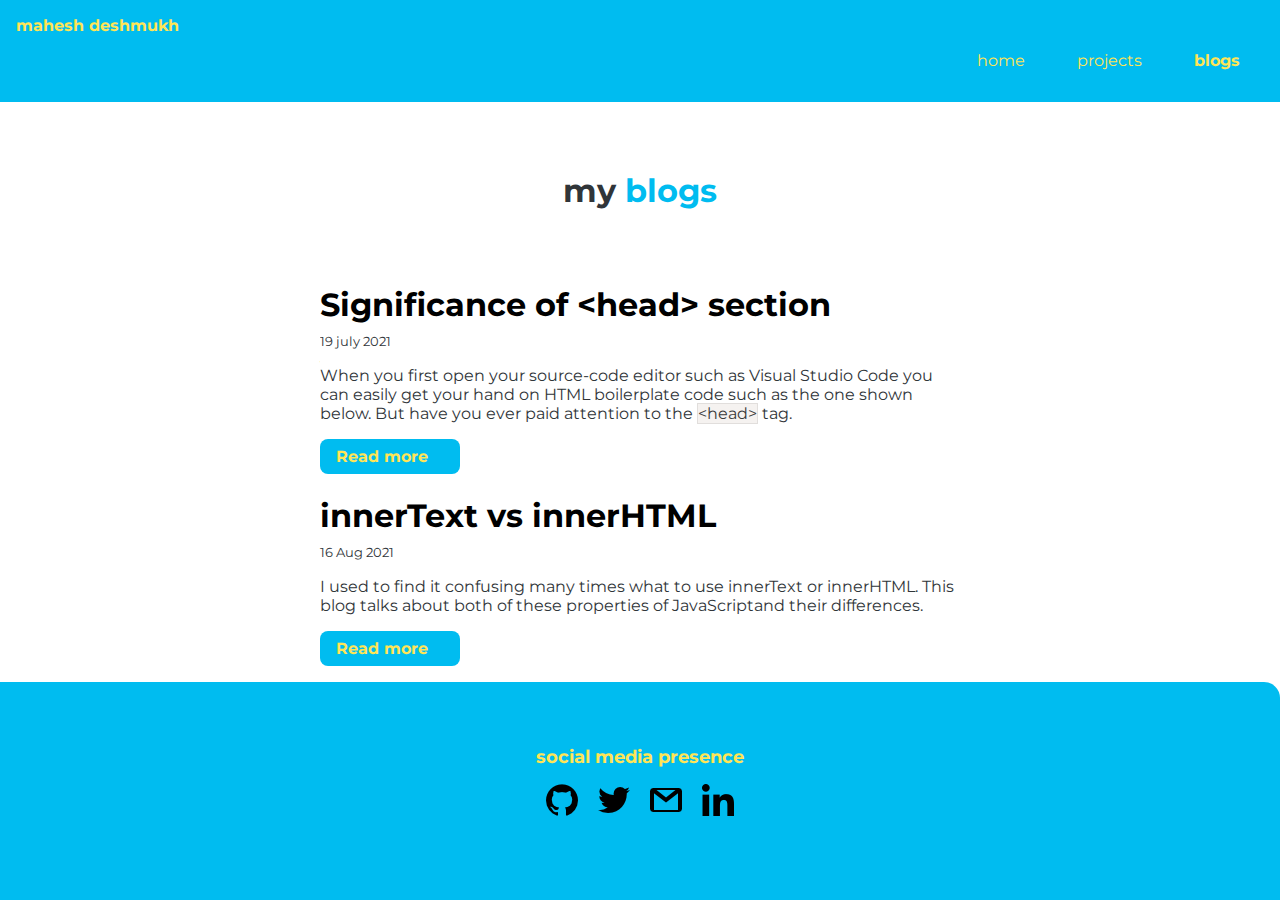
==== blogs.html @ ddbae407 "format : target="_blank" added to links" ====
<!DOCTYPE html>
<html lang="en">
<head>
    <meta charset="UTF-8">
    <meta name="viewport" content="width=device-width, initial-scale=1.0">
    <link href="styles.css" rel="stylesheet" />
    <title>blogs | mahesh deshmukh</title>
    <link  href="/favicon/M.ico" rel="icon" />
</head>
<body>
    <!-- nav-bar -->
    <nav class="navigation container">
        <div class="nav-brand"><a href="/index.html">mahesh deshmukh</a></div>
        <ul class="list-non-bullet nav-pills">
            <li class="list-item-inline">
                <a class="link" href="/">home</a>
            </li>
            <li class="list-item-inline">
                <a class="link" href="/projects.html">projects</a>
            </li>
            <li class="list-item-inline">
                <a class="link link-active" href="/blogs.html">blogs</a>
            </li>
        </ul>
    </nav>

    <!-- header -->
    <header class="hero">
        <h1 class="hero-heading">my <span class="hero-heading-inverted">blogs</span></h1>
    </header>
    <!-- list -->
    <div class="container container-center">
        <ul class="list-non-bullet" >
            <li>
                <h1 class="blog-heading" ><a class="link blog-heading"  href="blogs/1/blog-1.html" target="blank">Significance of &lt;head&gt; section </a> </h1>
                <small>19 july 2021 </small>
                <p>
                    When you first open your source-code editor such as Visual Studio Code you can easily get your hand 
                    on HTML boilerplate code such as the one shown below. But have you ever paid attention to the <span class="html-tag">&lt;head&gt;</span> tag.
                </p>
                <a class="link link-primary" href="blogs/1/blog-1.html" target="_blank">Read more</a>
            </li>
            <li>
                <h1 class="blog-heading" ><a class="link blog-heading"  href="blogs/2/blog2.html" target="_blank">innerText vs innerHTML </a> </h1>
                <small>16 Aug 2021 </small>
                <p>
                    I used to find it confusing many times what to use innerText or innerHTML. 
                    This blog talks about both of these properties of JavaScriptand their differences.
                </p>
                <a class="link link-primary" href="blogs/2/blog2.html" target="_blank">Read more</a>
            </li>
            
        </ul>
    </div>
    <!-- footer -->
    <footer class="footer">
        <div class="footer-heading">social media presence</div>
        <ul class="list-nobullet">
            <li class="list-item-inline">
                <a href="https://github.com/msdeshmukh009" target="_blank" ><img src="img/github.png" ></a>
            </li>
            <li class="list-item-inline">
                <a href="https://twitter.com/wayiambot" target="_blank"><img src="img/twitter.png" ></a>
            </li>
            <li class="list-item-inline">
                <a href="mailto:deshmukhmahesh009@gmail.com" target="_blank"><img src="img/gmail.png" ></a>
            </li>
            <li class="list-item-inline">
                <a href="https://www.linkedin.com/in/mahesh-deshmukh-413830185/" target="_blank"><img src="img/linkedin.png" ></a>
            </li> 
        </ul>
    </footer>

</body>
</html>
---- styles.css ----
@import url('https://fonts.googleapis.com/css2?family=Montserrat:wght@400;700&display=swap');

body {
    font-family: 'Montserrat', sans-serif;
    margin: 0rem;
    color: var(--dark-gray);
}

hr {
    margin: 2rem 0rem;
}

:root {
    --primary-color: #00bcf0;
    --off-white: #f3f4f6;
    --dark-gray: #303539;
    --yellow:#ffe556;
    --code-bg:#f5f2f0;
    --code:#3a3a3a;

    /* --primary-color: #171717;
    --off-white: #f3f4f6;
    --dark-gray: #A0937D; */
}

/* container */
.container {
    padding: 0rem 1rem;
}

.container-center {
    max-width: 40rem;
    margin: auto;
}
.project-h1{
    font-size: 1.8rem;
}
/* links */

.link {
    box-sizing: border-box;
    padding: 0.5rem 1rem;
    text-decoration: none;
}

.link-primary {
    display: block;
    max-width: 140px;
    font-weight: bold;
    background-color: var(--primary-color);
    color:var(--yellow);
    border-radius: 0.5rem;
    margin: 1rem 1rem 1rem 0rem;
}

.link-secondary {
    color: var(--primary-color);
    border-radius: 0.5rem;
    border: var(--primary-color) solid 1px;
}
.project-link{
    margin: 2rem 2rem;
}
.inline-link{
    box-sizing: border-box;
    padding: 0.5rem 1rem;
    text-decoration: none;
}
.inline-link-primary{
    width: 116.14px;
   max-width: 140px;
    font-weight: bold;
    background-color: var(--primary-color);
    color:var(--yellow);
    border-radius: 0.5rem;
    box-sizing: border-box;
    display:inline-block ;
     font-size:65%;
     margin-right: 00.5rem; 
}
.inline-link-secondary{
    box-sizing: border-box;
    color: var(--primary-color);
    border-radius: 0.5rem;
    border: var(--primary-color) solid 1px;
    font-size: 65%;
}
.inline-link-div{
    margin-bottom: 1rem;
    box-sizing: border-box;
     width: 100%;
}

/* lists */
.list-non-bullet {
    list-style: none;
    padding-inline-start: 0px;
}

.list-item-inline {
    display: inline;
    margin: 0rem 0.5rem;
}
.showcase-list {
    padding: 2rem;
}
.ul-list{
    width: 80%;
    margin: auto;
}
.card{
    border: solid #3a3a3a 1px; 
    padding: 1rem; 
    border-radius: 0.5rem; 
    box-shadow: 20px 20px 20px #bebebe, 22px 22px 22px #ffffff;
    /* box-shadow:  20px 20px 20px #bebebe, 20px 20px 20px #ffffff; */
    margin: 1.5rem auto 1rem;
}


/* nav-bar */
.navigation {
    background-color: var(--primary-color);
    color:var(--yellow);
    padding: 1rem;
}
.navigation .nav-brand{
    font-weight: bold;
}


.navigation .link{
    color: var(--yellow);
}

.navigation .nav-pills {
    text-align: right;
}

.nav-brand a {
   text-decoration: none;
   color: inherit;
}

.navigation .link-active {
    font-weight: bold;
    padding-top: 5rem;
}

/* header */
.hero {
    padding: 2rem;
}

.hero-img {
    max-width: 80%;
    width: 350px;
    display: block;
    margin: auto;
}
.hero-heading {
    padding-top: 1rem;
    color: var(--dark-gray);
    text-align: center;
}

.hero-heading-inverted {
    color: var(--primary-color);
}
.hero .date{
    text-align: center;

}

/* sections  */
.section {
    margin: 0.5rem 0rem;
    padding: 1rem;
    
}
.section-offwhite {
    background-color: var(--off-white);
    
}
.section-h1{
    text-align: center;
}

/* icons */
.tech-icon{
    padding: 1rem;
    width: 2rem;
    height: 2rem;
}

/* footer */
.footer {
    padding: 4rem 1rem;
    background-color: var(--primary-color);
    border-top-right-radius: 1rem;
    color: var(--yellow);
    text-align: center;
}

.footer-heading {
    font-weight: bold;
    font-size: large;
}
.footer ul {
    padding-inline-start: 0px;
}
.footer-link {
    color: white;
    padding: 0.5rem 1rem;
    text-decoration: none;
    margin:0.5rem 1rem ;
}

/* blog */
.blog-heading{
    margin-bottom: 0.4375rem;
    margin-left: 0rem;
    padding-left: 0rem;
    color: #000000;
}
.html-tag{
    background-color: var(--code-bg);
    color: var(--code);
    border: 1px solid rgba(51,51,51,.1);
}
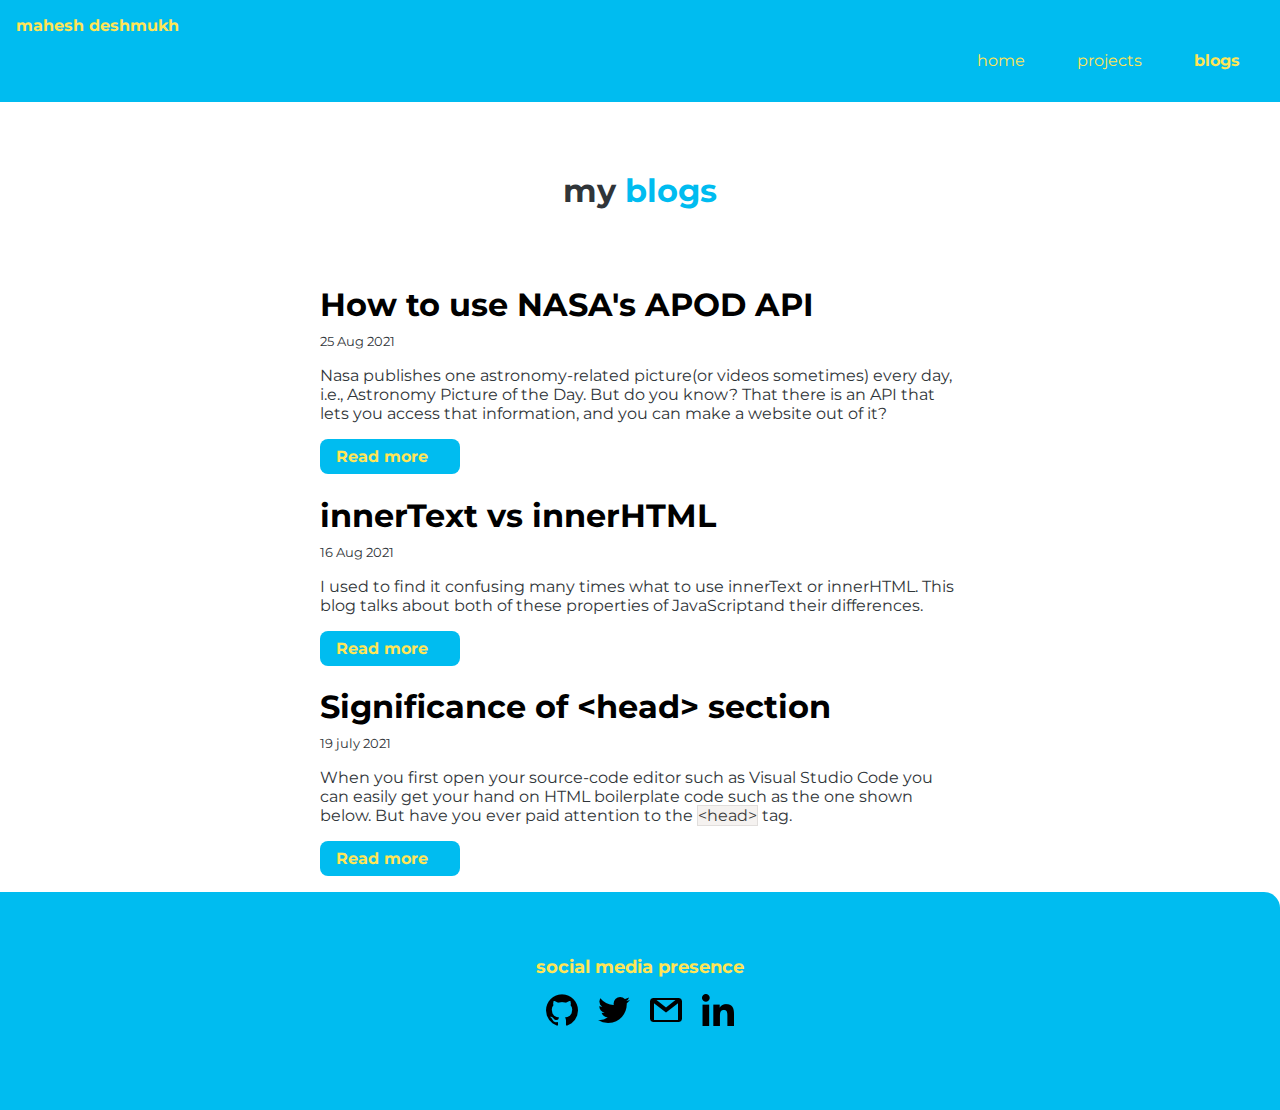
==== commit 93779e53: "Update: blogs.html" ====
--- a/blogs.html
+++ b/blogs.html
@@ -32,14 +32,16 @@
     <div class="container container-center">
         <ul class="list-non-bullet" >
             <li>
-                <h1 class="blog-heading" ><a class="link blog-heading"  href="blogs/1/blog-1.html" target="blank">Significance of &lt;head&gt; section </a> </h1>
-                <small>19 july 2021 </small>
+                <h1 class="blog-heading" ><a class="link blog-heading"  href="https://dev.to/msdeshmukh009/how-to-use-nasa-s-apod-api-2iec" target="blank">How to use NASA's APOD API </a> </h1>
+                <small>25 Aug 2021 </small>
                 <p>
-                    When you first open your source-code editor such as Visual Studio Code you can easily get your hand 
-                    on HTML boilerplate code such as the one shown below. But have you ever paid attention to the <span class="html-tag">&lt;head&gt;</span> tag.
+                    Nasa publishes one astronomy-related picture(or videos sometimes) every day, i.e., Astronomy Picture of the Day. 
+                    But do you know? 
+                    That there is an API that lets you access that information, and you can make a website out of it?
                 </p>
-                <a class="link link-primary" href="blogs/1/blog-1.html" target="_blank">Read more</a>
+                <a class="link link-primary" href="https://dev.to/msdeshmukh009/how-to-use-nasa-s-apod-api-2iec" target="_blank">Read more</a>
             </li>
+           
             <li>
                 <h1 class="blog-heading" ><a class="link blog-heading"  href="blogs/2/blog2.html" target="_blank">innerText vs innerHTML </a> </h1>
                 <small>16 Aug 2021 </small>
@@ -48,6 +50,15 @@
                     This blog talks about both of these properties of JavaScriptand their differences.
                 </p>
                 <a class="link link-primary" href="blogs/2/blog2.html" target="_blank">Read more</a>
+            </li>
+            <li>
+                <h1 class="blog-heading" ><a class="link blog-heading"  href="blogs/1/blog-1.html" target="blank">Significance of &lt;head&gt; section </a> </h1>
+                <small>19 july 2021 </small>
+                <p>
+                    When you first open your source-code editor such as Visual Studio Code you can easily get your hand 
+                    on HTML boilerplate code such as the one shown below. But have you ever paid attention to the <span class="html-tag">&lt;head&gt;</span> tag.
+                </p>
+                <a class="link link-primary" href="blogs/1/blog-1.html" target="_blank">Read more</a>
             </li>
             
         </ul>
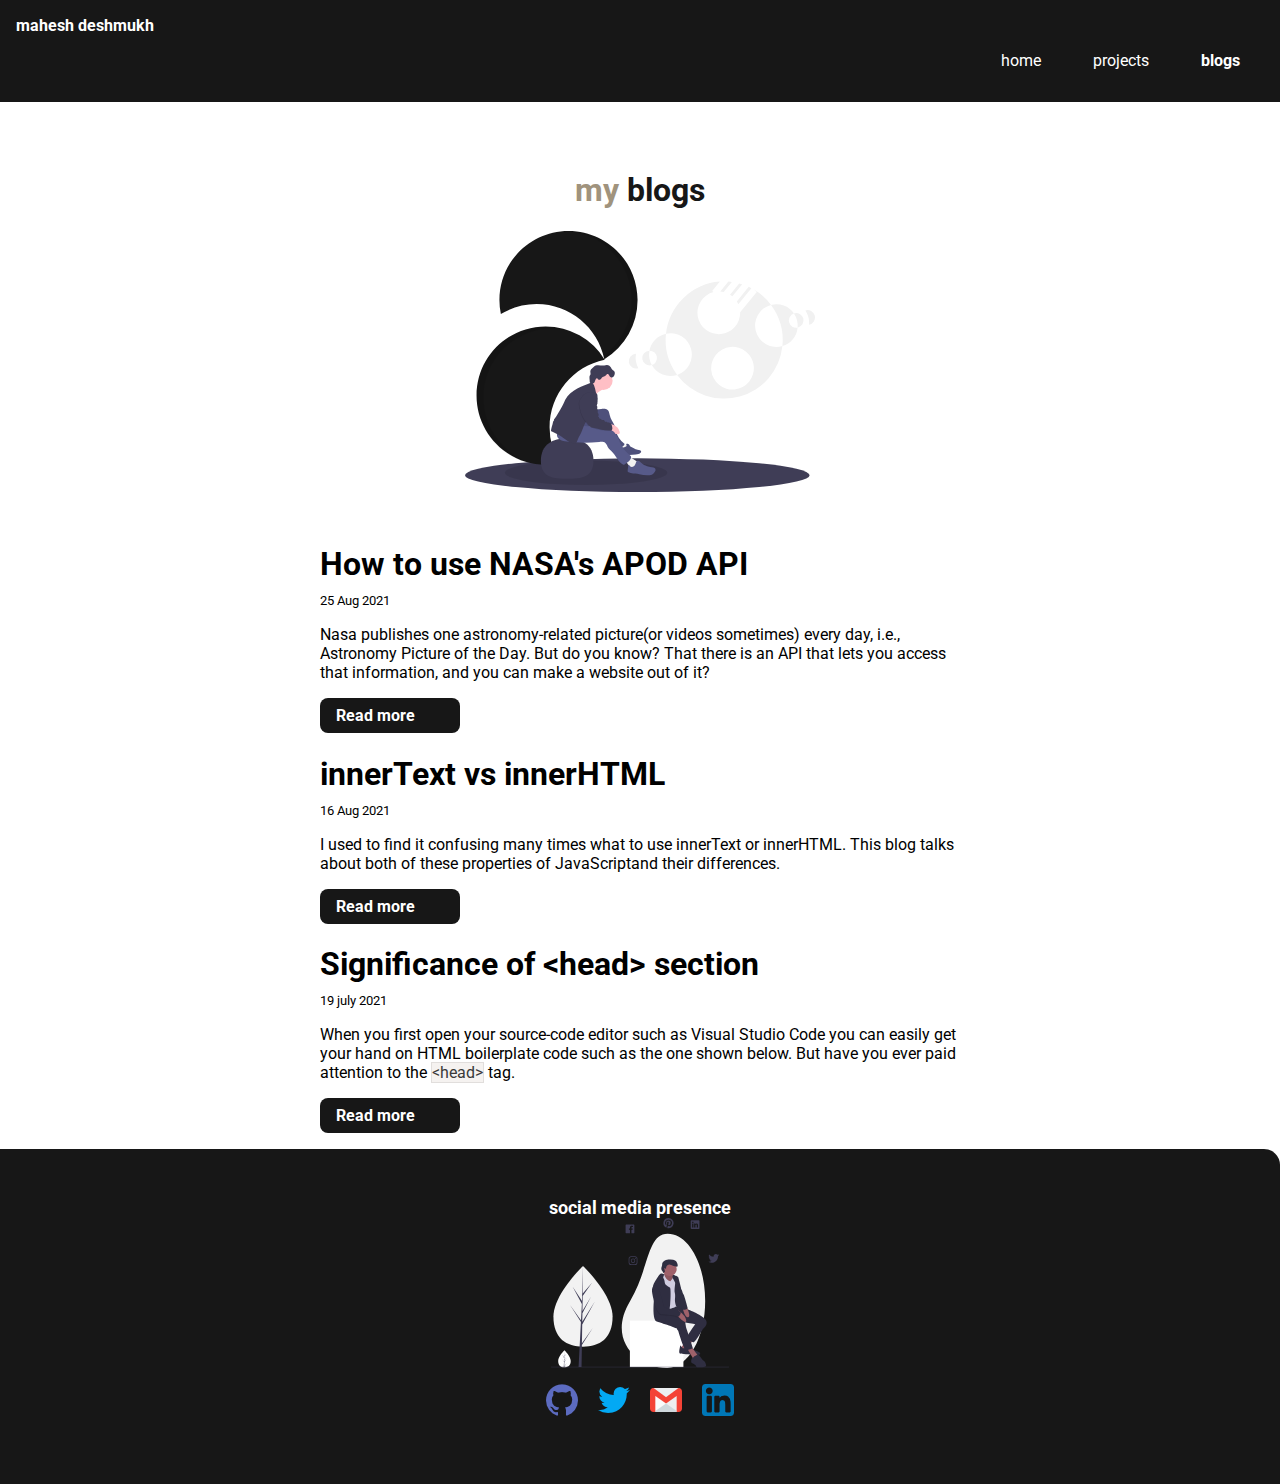
==== commit 4fad67d6: "style: font, color scheme, favicon, svgs changed" ====
--- a/blogs.html
+++ b/blogs.html
@@ -5,7 +5,7 @@
     <meta name="viewport" content="width=device-width, initial-scale=1.0">
     <link href="styles.css" rel="stylesheet" />
     <title>blogs | mahesh deshmukh</title>
-    <link  href="/favicon/M.ico" rel="icon" />
+    <link  href="favicon/favicon.ico" rel="icon" />
 </head>
 <body>
     <!-- nav-bar -->
@@ -27,6 +27,7 @@
     <!-- header -->
     <header class="hero">
         <h1 class="hero-heading">my <span class="hero-heading-inverted">blogs</span></h1>
+        <img class="hero-img" src="img/undraw_creative_thinking_b3bc.svg" />
     </header>
     <!-- list -->
     <div class="container container-center">
@@ -43,13 +44,13 @@
             </li>
            
             <li>
-                <h1 class="blog-heading" ><a class="link blog-heading"  href="blogs/2/blog2.html" target="_blank">innerText vs innerHTML </a> </h1>
+                <h1 class="blog-heading" ><a class="link blog-heading"  href="https://dev.to/msdeshmukh009/innertext-vs-innerhtml-1db" target="_blank">innerText vs innerHTML </a> </h1>
                 <small>16 Aug 2021 </small>
                 <p>
                     I used to find it confusing many times what to use innerText or innerHTML. 
                     This blog talks about both of these properties of JavaScriptand their differences.
                 </p>
-                <a class="link link-primary" href="blogs/2/blog2.html" target="_blank">Read more</a>
+                <a class="link link-primary" href="https://dev.to/msdeshmukh009/innertext-vs-innerhtml-1db" target="_blank">Read more</a>
             </li>
             <li>
                 <h1 class="blog-heading" ><a class="link blog-heading"  href="blogs/1/blog-1.html" target="blank">Significance of &lt;head&gt; section </a> </h1>
@@ -66,6 +67,9 @@
     <!-- footer -->
     <footer class="footer">
         <div class="footer-heading">social media presence</div>
+        <div >
+            <img height="150rem" class="hero-img" src="img/undraw_social_thinking_7ule.svg" />
+        </div>
         <ul class="list-nobullet">
             <li class="list-item-inline">
                 <a href="https://github.com/msdeshmukh009" target="_blank" ><img src="img/github.png" ></a>
--- a/styles.css
+++ b/styles.css
@@ -1,9 +1,8 @@
-@import url('https://fonts.googleapis.com/css2?family=Montserrat:wght@400;700&display=swap');
+@import url('https://fonts.googleapis.com/css2?family=Roboto:wght@300&display=swap');
 
 body {
-    font-family: 'Montserrat', sans-serif;
+    font-family: 'Roboto', sans-serif;
     margin: 0rem;
-    color: var(--dark-gray);
 }
 
 hr {
@@ -11,16 +10,17 @@
 }
 
 :root {
-    --primary-color: #00bcf0;
-    --off-white: #f3f4f6;
-    --dark-gray: #303539;
-    --yellow:#ffe556;
+    /* --primary-color: #00bcf0; */
+    /* --off-white: #f3f4f6;
+    --dark-gray: #303539; */
+    /* --secondary-color:#ffe556; */
     --code-bg:#f5f2f0;
     --code:#3a3a3a;
 
-    /* --primary-color: #171717;
+    --primary-color: #171717;
+    --secondary-color:white;
     --off-white: #f3f4f6;
-    --dark-gray: #A0937D; */
+    --dark-gray: #A0937D;
 }
 
 /* container */
@@ -48,7 +48,7 @@
     max-width: 140px;
     font-weight: bold;
     background-color: var(--primary-color);
-    color:var(--yellow);
+    color:var(--secondary-color);
     border-radius: 0.5rem;
     margin: 1rem 1rem 1rem 0rem;
 }
@@ -71,7 +71,7 @@
    max-width: 140px;
     font-weight: bold;
     background-color: var(--primary-color);
-    color:var(--yellow);
+    color:var(--secondary-color);
     border-radius: 0.5rem;
     box-sizing: border-box;
     display:inline-block ;
@@ -121,7 +121,7 @@
 /* nav-bar */
 .navigation {
     background-color: var(--primary-color);
-    color:var(--yellow);
+    color:var(--secondary-color);
     padding: 1rem;
 }
 .navigation .nav-brand{
@@ -130,7 +130,7 @@
 
 
 .navigation .link{
-    color: var(--yellow);
+    color: var(--secondary-color);
 }
 
 .navigation .nav-pills {
@@ -195,10 +195,10 @@
 
 /* footer */
 .footer {
-    padding: 4rem 1rem;
+    padding: 3rem 1rem;
     background-color: var(--primary-color);
     border-top-right-radius: 1rem;
-    color: var(--yellow);
+    color: var(--secondary-color);
     text-align: center;
 }
 
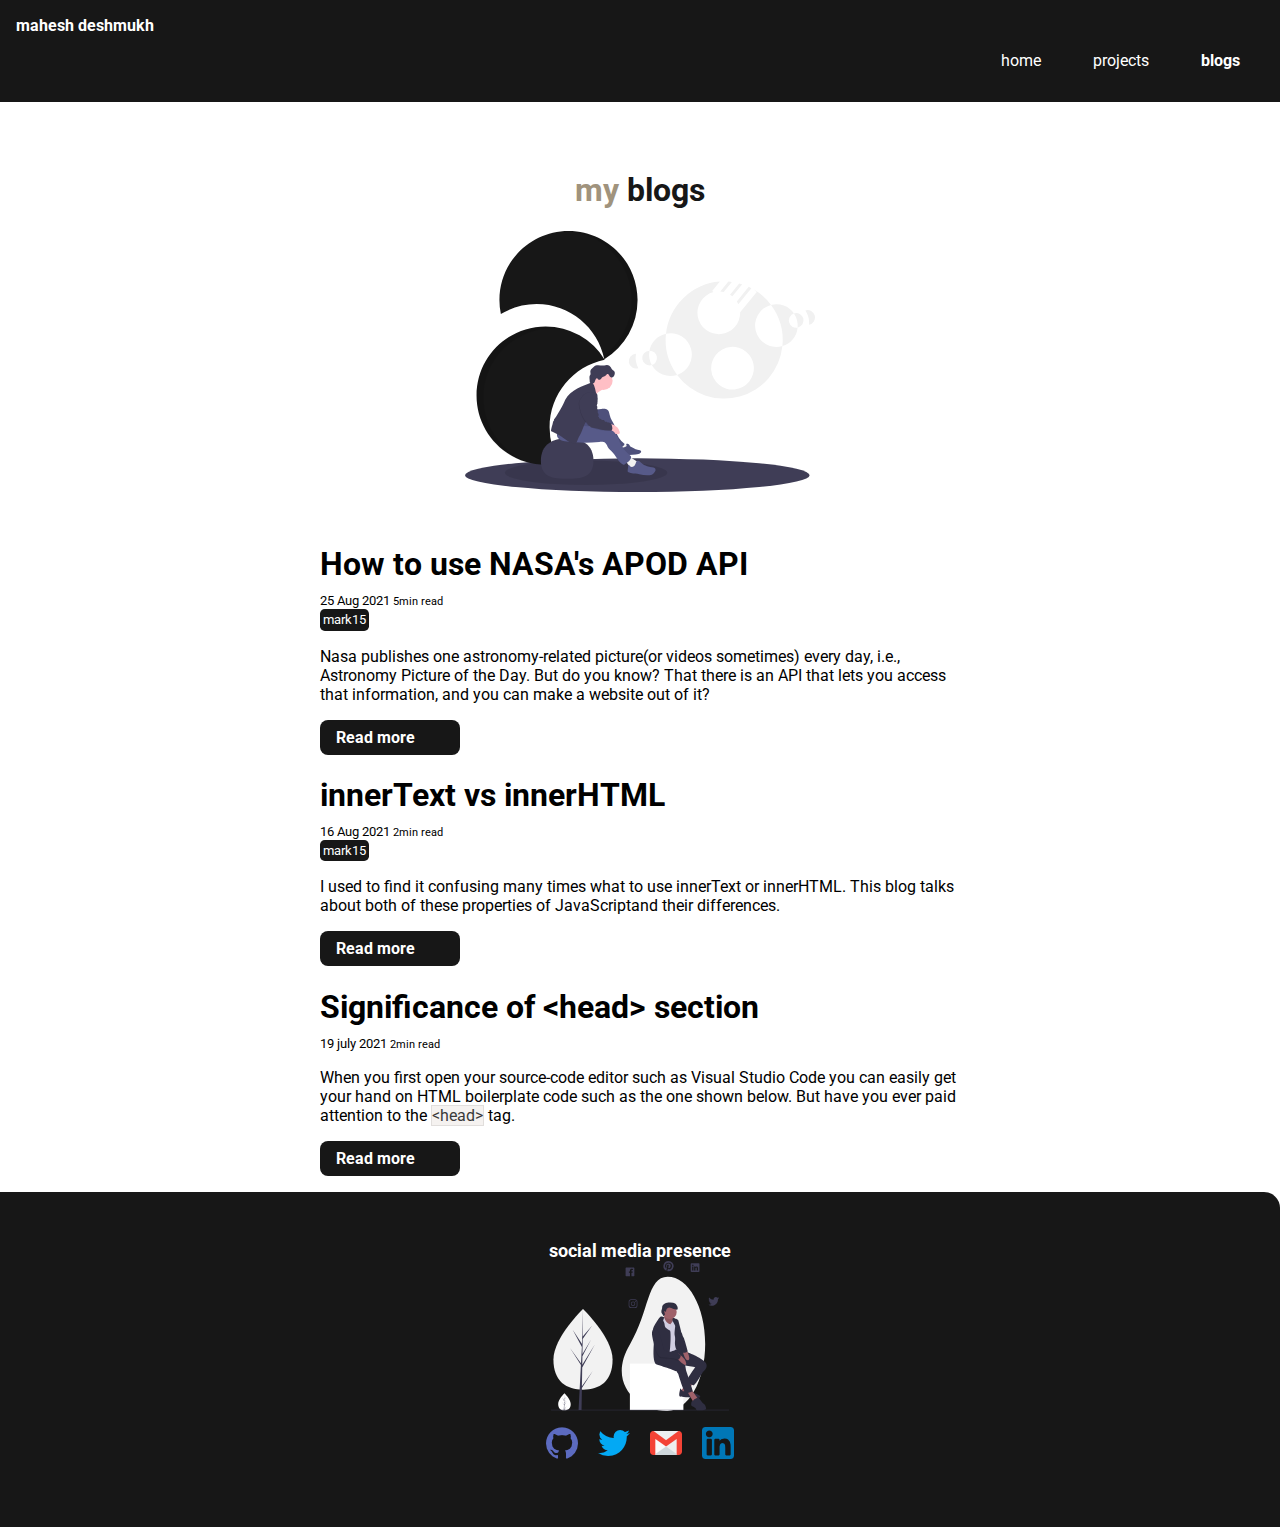
==== commit c6720943: "style: subheading added for projects & blogs" ====
--- a/blogs.html
+++ b/blogs.html
@@ -34,7 +34,8 @@
         <ul class="list-non-bullet" >
             <li>
                 <h1 class="blog-heading" ><a class="link blog-heading"  href="https://dev.to/msdeshmukh009/how-to-use-nasa-s-apod-api-2iec" target="blank">How to use NASA's APOD API </a> </h1>
-                <small>25 Aug 2021 </small>
+                <small>25 Aug 2021 <small>5min read</small>
+            </small><small style="display: block; width: fit-content; background-color: #171717; color: white; padding: 0.2rem;border-radius: 00.3rem;"> mark15</small>
                 <p>
                     Nasa publishes one astronomy-related picture(or videos sometimes) every day, i.e., Astronomy Picture of the Day. 
                     But do you know? 
@@ -45,7 +46,9 @@
            
             <li>
                 <h1 class="blog-heading" ><a class="link blog-heading"  href="https://dev.to/msdeshmukh009/innertext-vs-innerhtml-1db" target="_blank">innerText vs innerHTML </a> </h1>
-                <small>16 Aug 2021 </small>
+                <small> </small>
+                <small>16 Aug 2021 <small>2min read</small>
+            </small><small style="display: block; width: fit-content; background-color: #171717; color: white; padding: 0.2rem;border-radius: 00.3rem;"> mark15</small>
                 <p>
                     I used to find it confusing many times what to use innerText or innerHTML. 
                     This blog talks about both of these properties of JavaScriptand their differences.
@@ -54,7 +57,7 @@
             </li>
             <li>
                 <h1 class="blog-heading" ><a class="link blog-heading"  href="blogs/1/blog-1.html" target="blank">Significance of &lt;head&gt; section </a> </h1>
-                <small>19 july 2021 </small>
+                <small>19 july 2021 <small>2min read</small> </small>
                 <p>
                     When you first open your source-code editor such as Visual Studio Code you can easily get your hand 
                     on HTML boilerplate code such as the one shown below. But have you ever paid attention to the <span class="html-tag">&lt;head&gt;</span> tag.
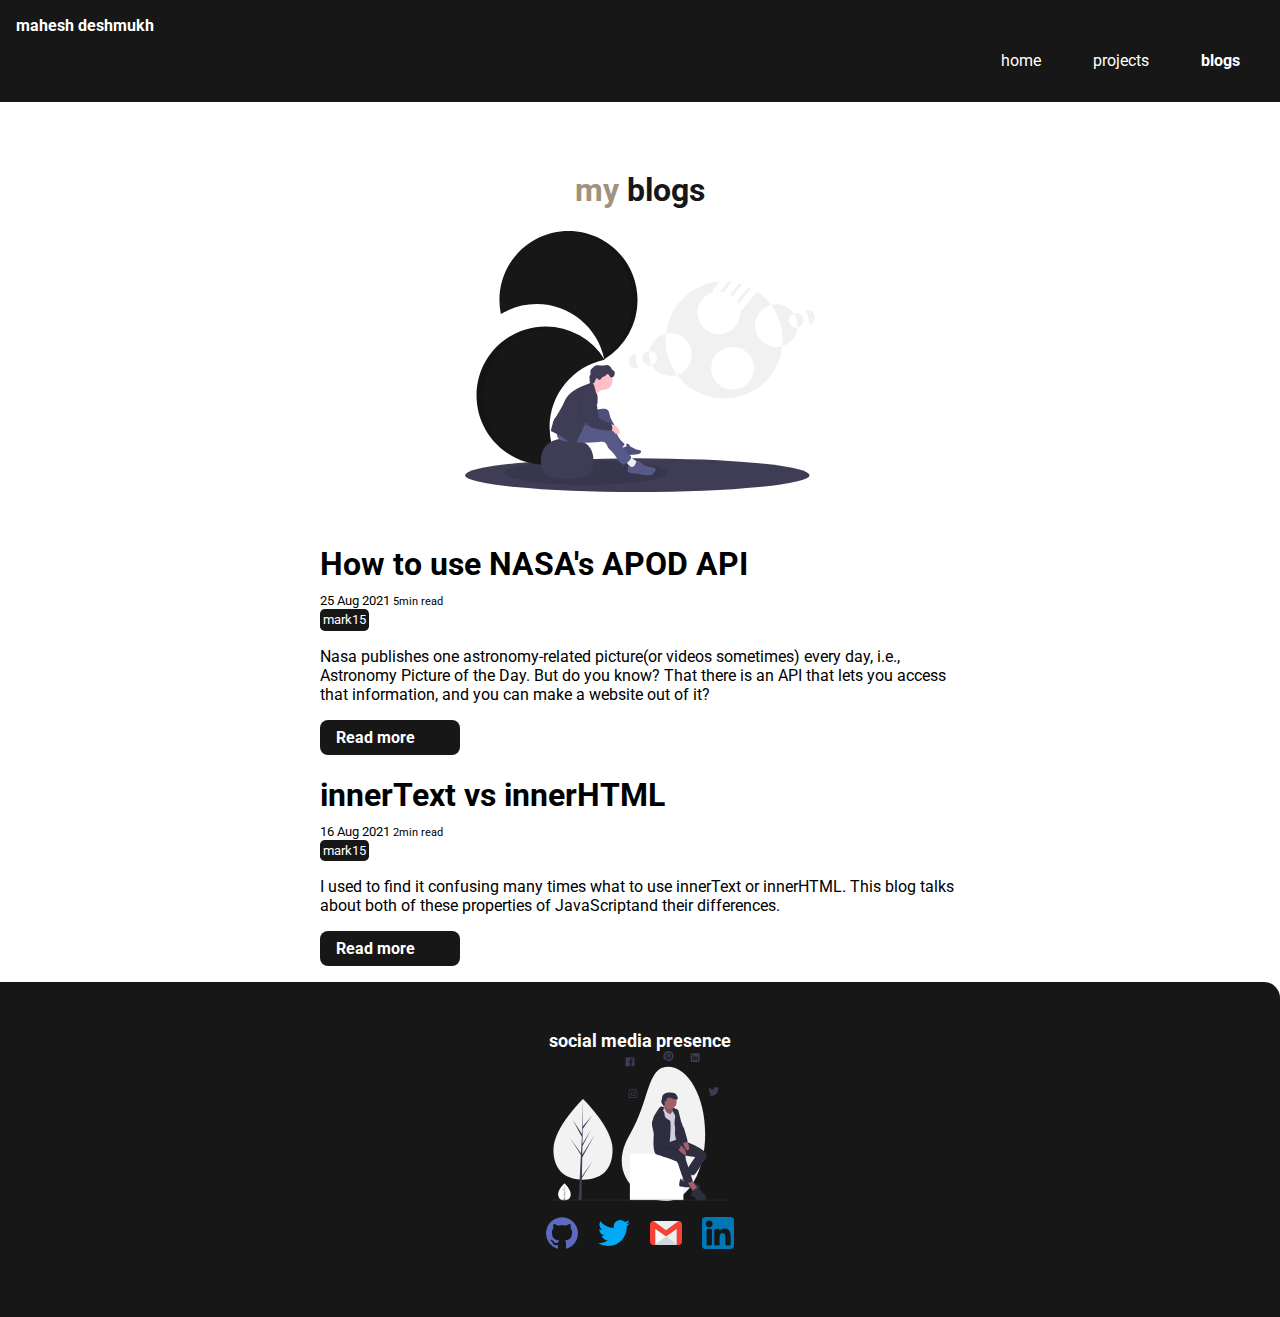
==== commit 3a01efb0: "chore: blog page updated" ====
--- a/blogs.html
+++ b/blogs.html
@@ -55,15 +55,6 @@
                 </p>
                 <a class="link link-primary" href="https://dev.to/msdeshmukh009/innertext-vs-innerhtml-1db" target="_blank">Read more</a>
             </li>
-            <li>
-                <h1 class="blog-heading" ><a class="link blog-heading"  href="blogs/1/blog-1.html" target="blank">Significance of &lt;head&gt; section </a> </h1>
-                <small>19 july 2021 <small>2min read</small> </small>
-                <p>
-                    When you first open your source-code editor such as Visual Studio Code you can easily get your hand 
-                    on HTML boilerplate code such as the one shown below. But have you ever paid attention to the <span class="html-tag">&lt;head&gt;</span> tag.
-                </p>
-                <a class="link link-primary" href="blogs/1/blog-1.html" target="_blank">Read more</a>
-            </li>
             
         </ul>
     </div>
@@ -78,7 +69,7 @@
                 <a href="https://github.com/msdeshmukh009" target="_blank" ><img src="img/github.png" ></a>
             </li>
             <li class="list-item-inline">
-                <a href="https://twitter.com/wayiambot" target="_blank"><img src="img/twitter.png" ></a>
+                <a href="https://twitter.com/msdeshmukh09" target="_blank"><img src="img/twitter.png" ></a>
             </li>
             <li class="list-item-inline">
                 <a href="mailto:deshmukhmahesh009@gmail.com" target="_blank"><img src="img/gmail.png" ></a>
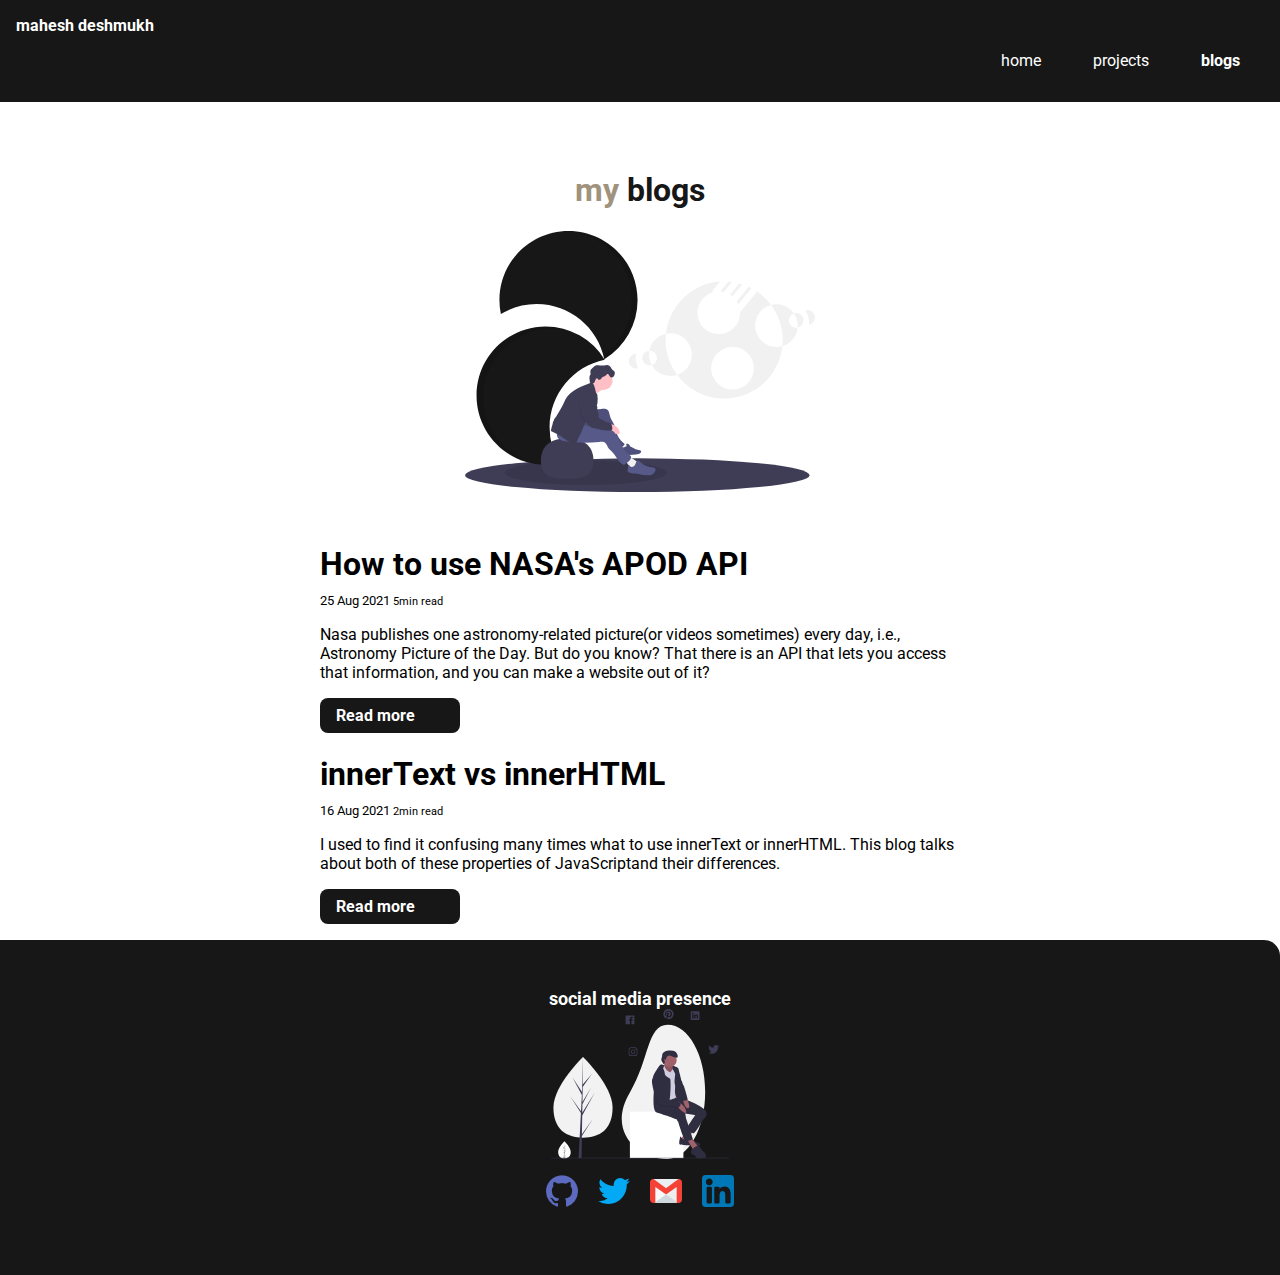
==== commit 349706a0: "removed tags in blog sections" ====
--- a/blogs.html
+++ b/blogs.html
@@ -35,7 +35,7 @@
             <li>
                 <h1 class="blog-heading" ><a class="link blog-heading"  href="https://dev.to/msdeshmukh009/how-to-use-nasa-s-apod-api-2iec" target="blank">How to use NASA's APOD API </a> </h1>
                 <small>25 Aug 2021 <small>5min read</small>
-            </small><small style="display: block; width: fit-content; background-color: #171717; color: white; padding: 0.2rem;border-radius: 00.3rem;"> mark15</small>
+            </small>
                 <p>
                     Nasa publishes one astronomy-related picture(or videos sometimes) every day, i.e., Astronomy Picture of the Day. 
                     But do you know? 
@@ -48,7 +48,7 @@
                 <h1 class="blog-heading" ><a class="link blog-heading"  href="https://dev.to/msdeshmukh009/innertext-vs-innerhtml-1db" target="_blank">innerText vs innerHTML </a> </h1>
                 <small> </small>
                 <small>16 Aug 2021 <small>2min read</small>
-            </small><small style="display: block; width: fit-content; background-color: #171717; color: white; padding: 0.2rem;border-radius: 00.3rem;"> mark15</small>
+            </small>
                 <p>
                     I used to find it confusing many times what to use innerText or innerHTML. 
                     This blog talks about both of these properties of JavaScriptand their differences.
--- a/styles.css
+++ b/styles.css
@@ -112,11 +112,16 @@
     border: solid #3a3a3a 1px; 
     padding: 1rem; 
     border-radius: 0.5rem; 
-    box-shadow: 20px 20px 20px #bebebe, 22px 22px 22px #ffffff;
+   
     /* box-shadow:  20px 20px 20px #bebebe, 20px 20px 20px #ffffff; */
     margin: 1.5rem auto 1rem;
 }
-
+.card:hover{
+    box-shadow: 20px 20px 20px #bebebe, 22px 22px 22px #ffffff;
+}
+.card:hover +.icons{
+    display: block;
+}
 
 /* nav-bar */
 .navigation {
@@ -191,6 +196,14 @@
     padding: 1rem;
     width: 2rem;
     height: 2rem;
+}
+.stack-img{
+    padding: 0.5rem;
+    width: 1.2rem;
+    height: 1.2rem;
+}
+.explanation-para{
+    margin-top: 0.2rem;
 }
 
 /* footer */
